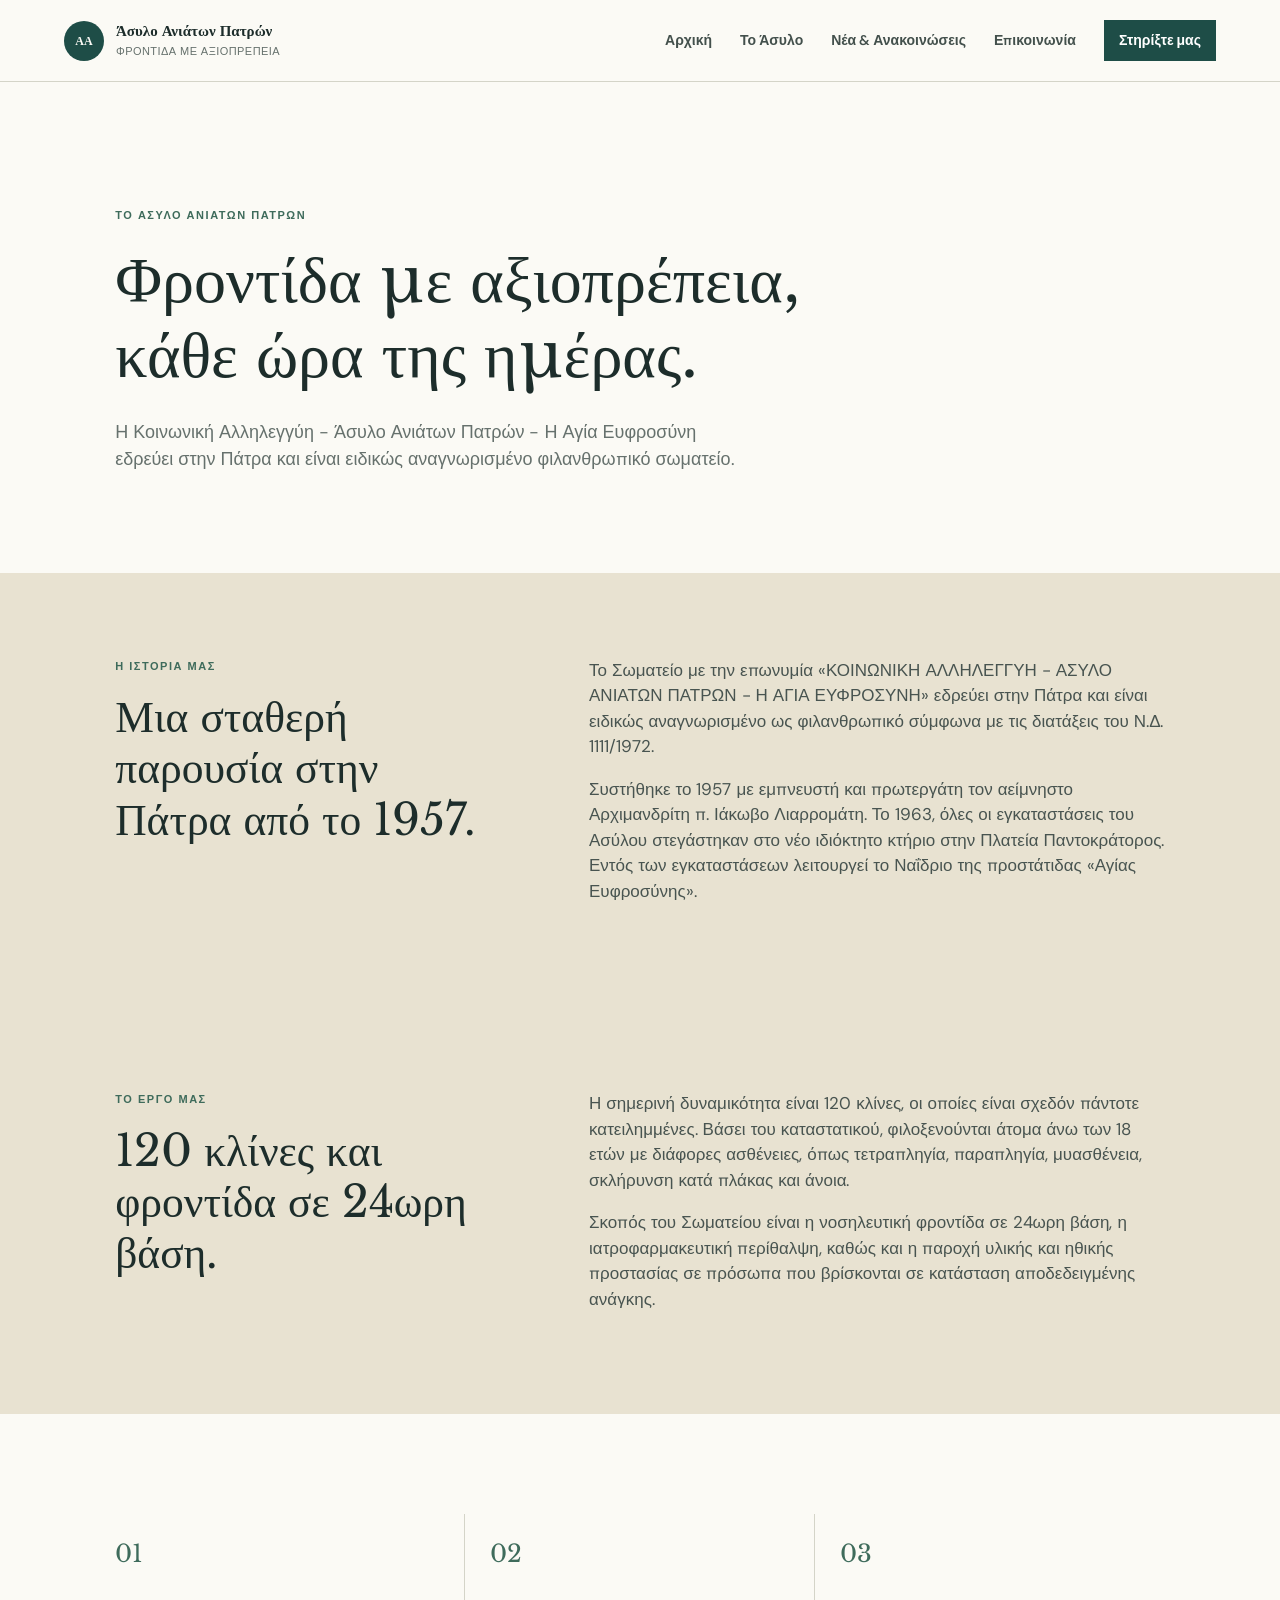
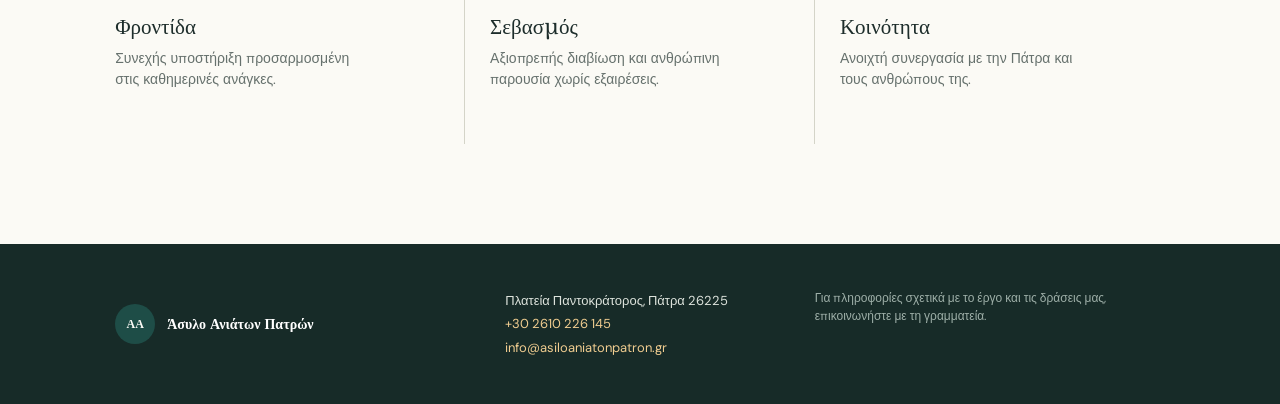
==== about.html @ 1f198bd9 "Add files via upload" ====
<!doctype html>
<html lang="el">
<head><meta charset="UTF-8" /><meta name="viewport" content="width=device-width, initial-scale=1.0" /><meta name="description" content="Το Άσυλο Ανιάτων Πατρών" /><title>Το Άσυλο | Άσυλο Ανιάτων Πατρών</title><link rel="preconnect" href="https://fonts.googleapis.com" /><link rel="preconnect" href="https://fonts.gstatic.com" crossorigin /><link href="https://fonts.googleapis.com/css2?family=DM+Sans:wght@400;500;600;700&family=Libre+Baskerville:wght@400;700&display=swap" rel="stylesheet" /><link rel="stylesheet" href="styles.css" /></head>
<body>
<header class="site-header"><a class="brand" href="index.html"><span class="brand-mark">ΑΑ</span><span>Άσυλο Ανιάτων Πατρών<small>Φροντίδα με αξιοπρέπεια</small></span></a><button class="nav-toggle" type="button" aria-label="Άνοιγμα μενού" aria-expanded="false"><span></span><span></span></button><nav class="main-nav" aria-label="Κύρια πλοήγηση"><a href="index.html">Αρχική</a><a class="active" href="about.html">Το Άσυλο</a><a href="news.html">Νέα & Ανακοινώσεις</a><a href="contact.html">Επικοινωνία</a><a class="nav-support" href="support.html">Στηρίξτε μας</a></nav></header>
<main><section class="page-hero"><p class="eyebrow">Το Άσυλο Ανιάτων Πατρών</p><h1>Φροντίδα με αξιοπρέπεια, κάθε ώρα της ημέρας.</h1><p>Η Κοινωνική Αλληλεγγύη - Άσυλο Ανιάτων Πατρών - Η Αγία Ευφροσύνη εδρεύει στην Πάτρα και είναι ειδικώς αναγνωρισμένο φιλανθρωπικό σωματείο.</p></section><section class="story-layout"><div><p class="eyebrow">Η ιστορία μας</p><h2>Μια σταθερή παρουσία στην Πάτρα από το 1957.</h2></div><div class="story-copy"><p>Το Σωματείο με την επωνυμία «ΚΟΙΝΩΝΙΚΗ ΑΛΛΗΛΕΓΓΥΗ - ΑΣΥΛΟ ΑΝΙΑΤΩΝ ΠΑΤΡΩΝ - Η ΑΓΙΑ ΕΥΦΡΟΣΥΝΗ» εδρεύει στην Πάτρα και είναι ειδικώς αναγνωρισμένο ως φιλανθρωπικό σύμφωνα με τις διατάξεις του Ν.Δ. 1111/1972.</p><p>Συστήθηκε το 1957 με εμπνευστή και πρωτεργάτη τον αείμνηστο Αρχιμανδρίτη π. Ιάκωβο Λιαρρομάτη. Το 1963, όλες οι εγκαταστάσεις του Ασύλου στεγάστηκαν στο νέο ιδιόκτητο κτήριο στην Πλατεία Παντοκράτορος. Εντός των εγκαταστάσεων λειτουργεί το Ναΐδριο της προστάτιδας «Αγίας Ευφροσύνης».</p></div></section><section class="story-layout"><div><p class="eyebrow">Το έργο μας</p><h2>120 κλίνες και φροντίδα σε 24ωρη βάση.</h2></div><div class="story-copy"><p>Η σημερινή δυναμικότητα είναι 120 κλίνες, οι οποίες είναι σχεδόν πάντοτε κατειλημμένες. Βάσει του καταστατικού, φιλοξενούνται άτομα άνω των 18 ετών με διάφορες ασθένειες, όπως τετραπληγία, παραπληγία, μυασθένεια, σκλήρυνση κατά πλάκας και άνοια.</p><p>Σκοπός του Σωματείου είναι η νοσηλευτική φροντίδα σε 24ωρη βάση, η ιατροφαρμακευτική περίθαλψη, καθώς και η παροχή υλικής και ηθικής προστασίας σε πρόσωπα που βρίσκονται σε κατάσταση αποδεδειγμένης ανάγκης.</p></div></section><section class="values"><article><span>01</span><h3>Φροντίδα</h3><p>Συνεχής υποστήριξη προσαρμοσμένη στις καθημερινές ανάγκες.</p></article><article><span>02</span><h3>Σεβασμός</h3><p>Αξιοπρεπής διαβίωση και ανθρώπινη παρουσία χωρίς εξαιρέσεις.</p></article><article><span>03</span><h3>Κοινότητα</h3><p>Ανοιχτή συνεργασία με την Πάτρα και τους ανθρώπους της.</p></article></section></main>
<footer><div class="footer-brand"><span class="brand-mark">ΑΑ</span><strong>Άσυλο Ανιάτων Πατρών</strong></div><address>Πλατεία Παντοκράτορος, Πάτρα 26225<br /><a href="tel:+302610226145">+30 2610 226 145</a><br /><a href="mailto:info@asiloaniatonpatron.gr">info@asiloaniatonpatron.gr</a></address><p>Για πληροφορίες σχετικά με το έργο και τις δράσεις μας, επικοινωνήστε με τη γραμματεία.</p></footer><script src="site.js"></script>
</body></html>
---- styles.css ----
:root {
  --ink: #1d2d2b;
  --pine: #1e4d47;
  --moss: #3e6b5b;
  --paper: #fbfaf5;
  --sand: #e8e2d1;
  --sun: #db9d42;
  --line: #d4d4c8;
  --muted: #66716d;
}
* { box-sizing: border-box; }
html { scroll-behavior: smooth; }
body { margin: 0; background: var(--paper); color: var(--ink); font-family: "DM Sans", sans-serif; font-size: 16px; line-height: 1.5; }
a { color: inherit; text-decoration: none; }
.site-header { min-height: 82px; display: flex; align-items: center; justify-content: space-between; padding: 16px max(5vw, 28px); border-bottom: 1px solid var(--line); background: rgba(251, 250, 245, .96); position: sticky; top: 0; z-index: 10; backdrop-filter: blur(10px); }
.brand { display: flex; align-items: center; gap: 12px; font: 700 15px/1.1 "Libre Baskerville", serif; }
.brand small { display: block; margin-top: 5px; color: var(--muted); font: 500 11px "DM Sans", sans-serif; letter-spacing: .04em; text-transform: uppercase; }
.brand-mark { display: grid; place-items: center; width: 40px; height: 40px; color: var(--paper); background: var(--pine); border-radius: 50%; font: 700 12px "Libre Baskerville", serif; }
.main-nav { display: flex; gap: 28px; align-items: center; font-size: 14px; font-weight: 600; }
.main-nav > a:not(.nav-support) { color: #43504c; }
.main-nav > a:hover { color: var(--pine); }
.nav-support { padding: 10px 15px; color: white; background: var(--pine); }
.nav-toggle { display: none; border: 0; padding: 10px; background: none; }
.nav-toggle span { display: block; width: 22px; height: 2px; margin: 5px; background: var(--ink); }
.hero { display: grid; grid-template-columns: 1.02fr .98fr; min-height: 630px; }
.hero-copy { padding: clamp(70px, 11vw, 160px) 9vw; align-self: center; }
.eyebrow { margin: 0 0 18px; color: var(--moss); font-weight: 700; font-size: 11px; letter-spacing: .14em; text-transform: uppercase; }
h1, h2 { margin: 0; font-family: "Libre Baskerville", serif; font-weight: 400; line-height: 1.18; letter-spacing: 0; }
h1 { max-width: 570px; font-size: clamp(40px, 5vw, 72px); }
h2 { font-size: clamp(30px, 3.4vw, 48px); }
.hero-text { max-width: 500px; margin: 28px 0; color: #4d5955; font-size: 18px; }
.hero-actions { display: flex; align-items: center; gap: 28px; flex-wrap: wrap; }
.button { display: inline-flex; align-items: center; gap: 20px; padding: 14px 17px; font-weight: 700; font-size: 14px; transition: transform .2s, background .2s; }
.button:hover { transform: translateY(-2px); }
.button-primary { background: var(--sun); color: #25221d; }
.text-link { border-bottom: 1px solid var(--ink); padding: 5px 0; font-size: 14px; font-weight: 700; }
.hero-media { position: relative; min-height: 420px; overflow: hidden; }
.hero-media img, .support-media img { width: 100%; height: 100%; object-fit: cover; display: block; }
.hero-caption { position: absolute; bottom: 0; left: 0; display: flex; flex-direction: column; padding: 23px 28px; background: var(--pine); color: white; }
.hero-caption strong { font: 400 24px "Libre Baskerville", serif; }.hero-caption span { margin-top: 4px; font-size: 12px; }
.impact { display: grid; grid-template-columns: repeat(3, 1fr); padding: 32px 9vw; background: var(--sand); gap: 38px; }.impact div { display: flex; gap: 16px; }.impact span { color: var(--moss); font: 400 24px "Libre Baskerville", serif; }.impact p { margin: 0; max-width: 240px; font-size: 14px; }
.news-section, .ways { padding: 110px 9vw; }.section-heading { display: flex; justify-content: space-between; gap: 50px; align-items: end; }.section-intro { max-width: 350px; margin: 0; color: var(--muted); }
.archive-toolbar { display: grid; grid-template-columns: minmax(230px, 1fr) 160px 160px; gap: 12px; margin-top: 48px; }.search-field, .select-field { position: relative; min-height: 48px; border: 1px solid var(--line); background: #fff; }.search-field input, .select-field select { width: 100%; height: 100%; border: 0; outline: 0; padding: 0 36px 0 14px; background: transparent; color: var(--ink); font: inherit; }.search-field span { position: absolute; right: 14px; top: 10px; font-size: 23px; pointer-events: none; }.select-field span { position: absolute; top: -21px; font-size: 11px; color: var(--muted); font-weight: 700; }
.archive-summary { display: flex; justify-content: space-between; margin: 22px 0 20px; color: var(--muted); font-size: 13px; }.archive-summary button { padding: 0; border: 0; border-bottom: 1px solid; background: none; color: var(--pine); font: inherit; font-weight: 700; cursor: pointer; }
.news-grid { display: grid; grid-template-columns: repeat(3, 1fr); border-top: 1px solid var(--line); }.news-card { display: flex; min-height: 270px; flex-direction: column; justify-content: space-between; padding: 25px; border-right: 1px solid var(--line); border-bottom: 1px solid var(--line); background: var(--paper); transition: background .2s; }.news-card:hover { background: #f0ecdf; }.news-card:nth-child(3n) { border-right: 0; }.news-meta { display: flex; justify-content: space-between; color: var(--muted); font-size: 12px; }.tag { color: var(--moss); font-weight: 700; }.news-card h3 { margin: 28px 0 auto; font: 400 19px/1.45 "Libre Baskerville", serif; }.attachments { display: flex; gap: 8px; flex-wrap: wrap; margin-top: 20px; }.attachment { padding: 6px 8px; border: 1px solid #bbc5bd; background: transparent; color: var(--pine); font-size: 11px; font-weight: 700; cursor: pointer; }.load-more { display: block; margin: 34px auto 0; padding: 12px 20px; border: 1px solid var(--pine); background: transparent; color: var(--pine); font: 700 13px "DM Sans", sans-serif; cursor: pointer; }.load-more[hidden] { display: none; }
.support { display: grid; grid-template-columns: 1fr 1fr; background: var(--pine); color: white; }.support-media { min-height: 650px; }.support-copy { padding: 90px 9vw 80px 70px; }.support-copy .eyebrow { color: #f1cd90; }.support-copy h2 { max-width: 490px; }.support-copy > p:not(.eyebrow) { max-width: 500px; margin: 26px 0 32px; color: #dce4db; }.donation-methods { display: flex; gap: 8px; flex-wrap: wrap; }.donation-tab { border: 1px solid #6e9185; padding: 9px 10px; color: white; background: transparent; font: 600 12px "DM Sans", sans-serif; cursor: pointer; }.donation-tab.active { color: var(--pine); background: #f7f5eb; }.donation-panel { min-height: 116px; margin: 18px 0; padding: 16px; background: rgba(0,0,0,.16); }.donation-panel h3 { margin: 0 0 5px; font: 600 15px "DM Sans", sans-serif; }.donation-panel p { margin: 0; color: #e5ece7; font-size: 13px; }.donation-panel strong { display: block; margin-top: 10px; color: #f1cd90; font-size: 14px; }.button-light { margin-top: 16px; border: 0; background: #f7f5eb; color: var(--pine); cursor: pointer; }.payment-action.is-unavailable { cursor: not-allowed; opacity: .55; }.setup-note { display: block; margin-top: 9px; color: #d5e0da; font-size: 11px; line-height: 1.45; }
.ways { background: #f1eee5; text-align: center; }.ways h2 { max-width: 760px; margin: auto; }.ways-grid { display: grid; grid-template-columns: repeat(3, 1fr); margin-top: 55px; border-top: 1px solid var(--line); border-left: 1px solid var(--line); text-align: left; }.ways-grid a { position: relative; min-height: 190px; padding: 25px; border-right: 1px solid var(--line); border-bottom: 1px solid var(--line); }.ways-grid strong, .ways-grid span { display: block; }.ways-grid strong { font: 400 20px "Libre Baskerville", serif; }.ways-grid span { max-width: 170px; margin-top: 10px; color: var(--muted); font-size: 13px; }.ways-grid b { position: absolute; right: 24px; bottom: 20px; color: var(--moss); font-size: 22px; }
.main-nav .active { color: var(--pine); }.page-hero { max-width: 980px; padding: 125px 9vw 100px; }.page-hero h1 { max-width: 800px; }.page-hero > p:last-child { max-width: 620px; margin: 26px 0 0; color: var(--muted); font-size: 18px; }.page-hero.compact { padding-bottom: 70px; }.story-layout { display: grid; grid-template-columns: .8fr 1.2fr; gap: 90px; padding: 85px 9vw; background: var(--sand); }.story-layout h2 { max-width: 400px; }.story-copy { max-width: 600px; color: #485450; font-size: 17px; }.story-copy p:first-child { margin-top: 0; }.values { display: grid; grid-template-columns: repeat(3, 1fr); padding: 100px 9vw; }.values article { min-height: 230px; padding: 25px; border-right: 1px solid var(--line); }.values article:first-child { padding-left: 0; }.values article:last-child { border-right: 0; }.values span { color: var(--moss); font: 400 24px "Libre Baskerville", serif; }.values h3 { margin: 45px 0 8px; font: 400 21px "Libre Baskerville", serif; }.values p { margin: 0; max-width: 235px; color: var(--muted); font-size: 14px; }.archive-page { padding: 0 9vw 110px; }.support-page { padding: 115px 9vw 100px; background: var(--pine); color: white; }.support-page > div:first-child { max-width: 720px; }.support-page h1 { max-width: 720px; }.support-page > div:first-child > p:last-child { max-width: 590px; margin: 24px 0 45px; color: #dce4db; font-size: 18px; }.support-page .donation-panel { max-width: 690px; }.donation-panel-page { padding: 26px; }.support-ways { padding-top: 95px; }.contact-layout { display: grid; grid-template-columns: .85fr 1.15fr; gap: 70px; padding: 80px 9vw 110px; background: var(--sand); }.contact-details h2 { font-size: 31px; }.contact-details > p:not(.eyebrow) { color: var(--muted); }.contact-details > a:not(.button) { display: block; margin-top: 9px; color: var(--pine); font-weight: 700; }.contact-details .button { margin-top: 30px; }.contact-form { display: grid; gap: 20px; }.contact-form label { color: var(--ink); font-size: 13px; font-weight: 700; }.contact-form input, .contact-form textarea { display: block; width: 100%; margin-top: 8px; padding: 12px; border: 1px solid #bbb6a8; background: var(--paper); color: var(--ink); font: 16px "DM Sans", sans-serif; resize: vertical; }.contact-form .button { justify-self: start; border: 0; cursor: pointer; }.form-note { margin: 0; color: var(--muted); font-size: 12px; }.empty-results { padding: 28px; color: var(--muted); }
.home-routes { padding: 105px 9vw; background: #f1eee5; }.home-routes-grid { display: grid; grid-template-columns: repeat(3, 1fr); margin-top: 52px; border-top: 1px solid var(--line); border-left: 1px solid var(--line); }.home-routes-grid a { position: relative; min-height: 245px; padding: 26px; border-right: 1px solid var(--line); border-bottom: 1px solid var(--line); transition: background .2s; }.home-routes-grid a:hover { background: #e8e2d1; }.home-routes-grid span { color: var(--moss); font: 400 24px "Libre Baskerville", serif; }.home-routes-grid h3 { margin: 50px 0 8px; font: 400 20px "Libre Baskerville", serif; }.home-routes-grid p { max-width: 220px; margin: 0; color: var(--muted); font-size: 14px; }.home-routes-grid b { position: absolute; right: 25px; bottom: 20px; color: var(--moss); font-size: 22px; }
footer { display: grid; grid-template-columns: 1.3fr 1fr 1.3fr; gap: 40px; padding: 45px 9vw; background: #172b28; color: #dde3dc; font-size: 13px; }footer .footer-brand { display: flex; gap: 12px; align-items: center; color: white; font: 400 14px "Libre Baskerville", serif; }footer address { font-style: normal; line-height: 1.8; }footer a { color: #f0cd90; }footer p { margin: 0; color: #9eafa8; font-size: 12px; }
dialog { max-width: min(560px, calc(100vw - 32px)); border: 0; padding: 35px; color: var(--ink); box-shadow: 0 20px 80px rgba(0,0,0,.3); }dialog::backdrop { background: rgba(12, 29, 26, .65); }.dialog-close { position: absolute; right: 12px; top: 8px; border: 0; background: transparent; font-size: 28px; cursor: pointer; }#dialog-content h2 { font-size: 25px; margin-bottom: 16px; }#dialog-content p { color: var(--muted); }.sr-only { position: absolute; width: 1px; height: 1px; padding: 0; overflow: hidden; clip: rect(0,0,0,0); white-space: nowrap; border: 0; }
@media (max-width: 800px) { .site-header { padding: 12px 24px; }.main-nav { display: none; position: absolute; left: 0; right: 0; top: 68px; flex-direction: column; align-items: stretch; gap: 0; padding: 12px 24px 24px; background: var(--paper); border-bottom: 1px solid var(--line); }.main-nav.open { display: flex; }.main-nav a { padding: 13px 0; }.nav-support { text-align: center; margin-top: 8px; }.nav-toggle { display: block; }.hero, .support { grid-template-columns: 1fr; }.hero-copy { padding: 75px 7vw 60px; }.hero-media { min-height: 380px; }.impact { grid-template-columns: 1fr; padding: 30px 7vw; gap: 20px; }.news-section, .ways { padding: 72px 7vw; }.section-heading { display: block; }.section-intro { margin-top: 20px; }.archive-toolbar { grid-template-columns: 1fr 1fr; margin-top: 42px; }.search-field { grid-column: 1 / -1; }.news-grid { grid-template-columns: 1fr; }.news-card, .news-card:nth-child(3n) { min-height: 220px; border-right: 0; }.support-media { min-height: 380px; }.support-copy { padding: 65px 7vw; }.ways-grid { grid-template-columns: 1fr; }.ways-grid a { min-height: 145px; }.story-layout, .contact-layout { grid-template-columns: 1fr; gap: 35px; padding: 70px 7vw; }.values { grid-template-columns: 1fr; padding: 70px 7vw; }.values article, .values article:first-child { min-height: 150px; padding: 22px 0; border-right: 0; border-bottom: 1px solid var(--line); }.values article:last-child { border-bottom: 0; }.values h3 { margin-top: 20px; }.page-hero, .support-page { padding: 85px 7vw 70px; }.archive-page { padding: 0 7vw 72px; }footer { grid-template-columns: 1fr; gap: 22px; padding: 42px 7vw; } }
@media (max-width: 430px) { .brand { font-size: 13px; }.brand-mark { width: 36px; height: 36px; }.archive-toolbar { grid-template-columns: 1fr; }.select-field { margin-top: 9px; }.hero-actions { align-items: flex-start; flex-direction: column; gap: 18px; }.support-copy { padding-bottom: 55px; } }
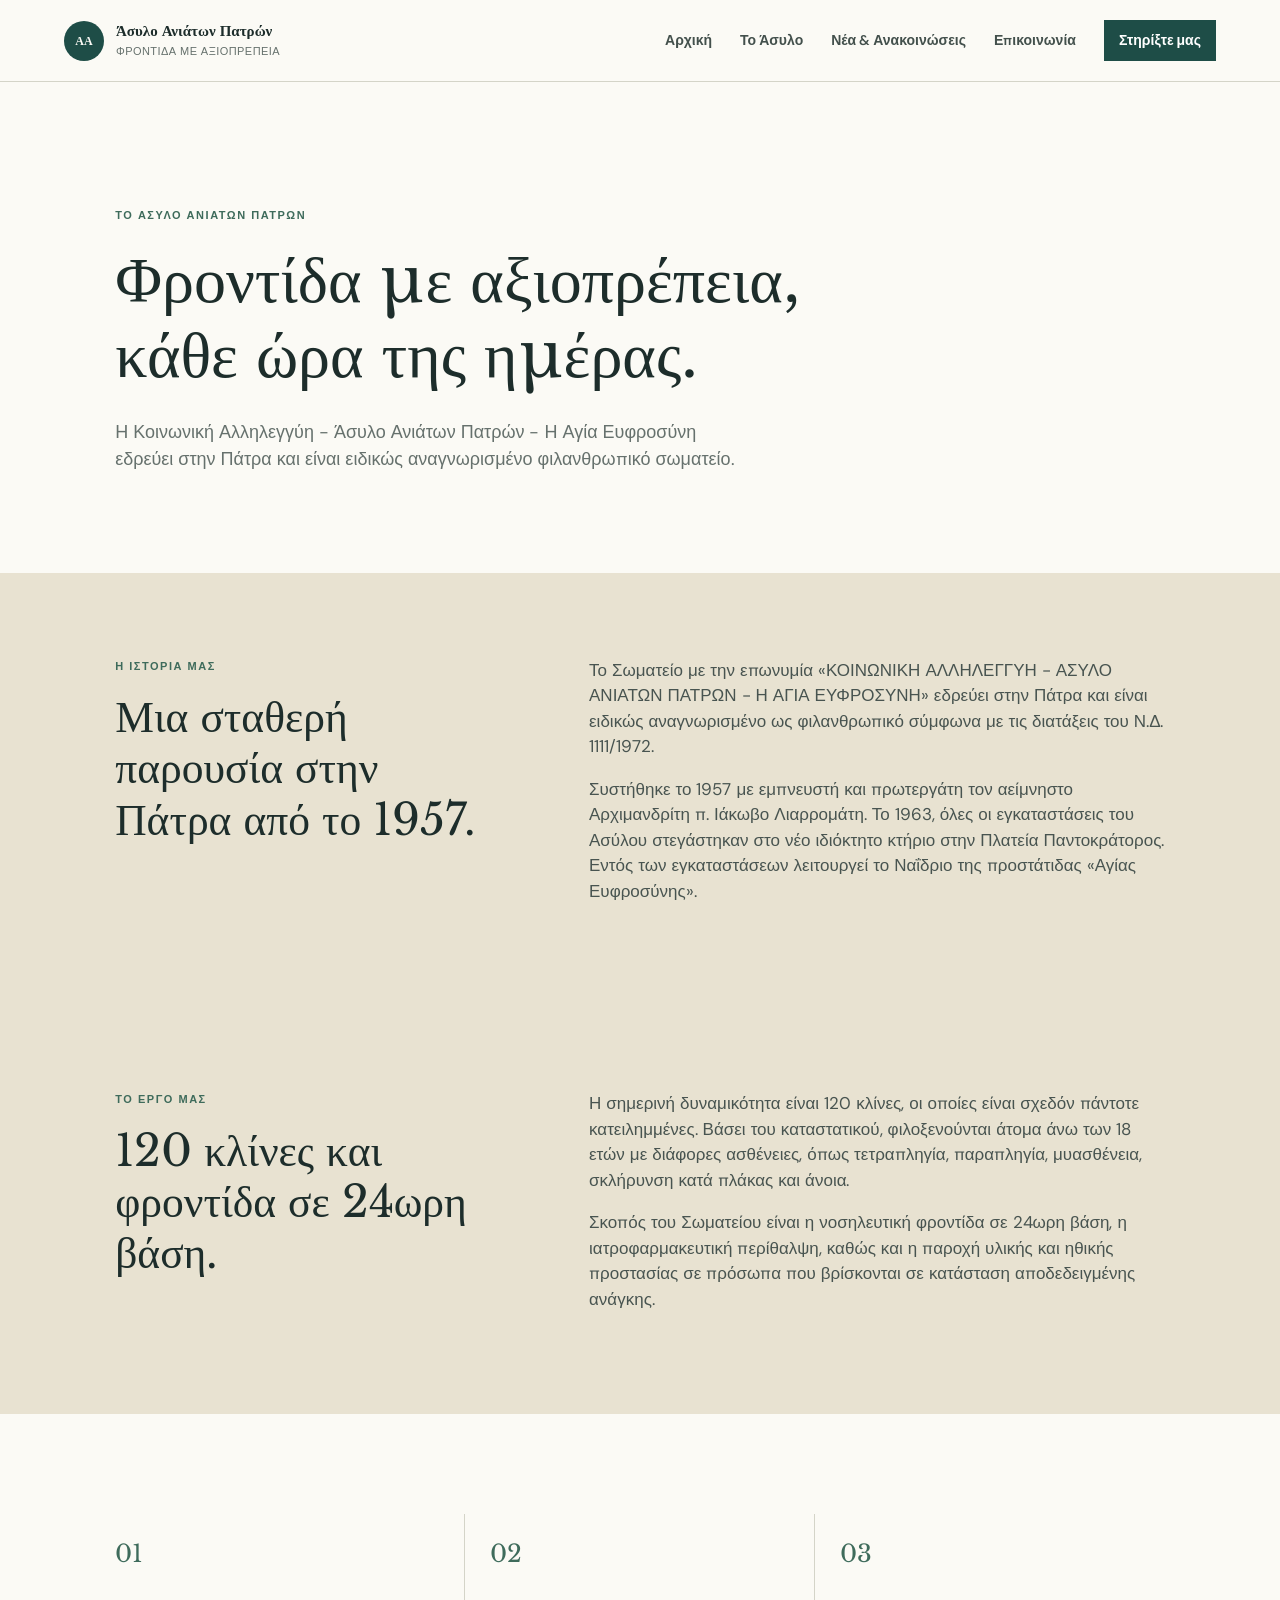
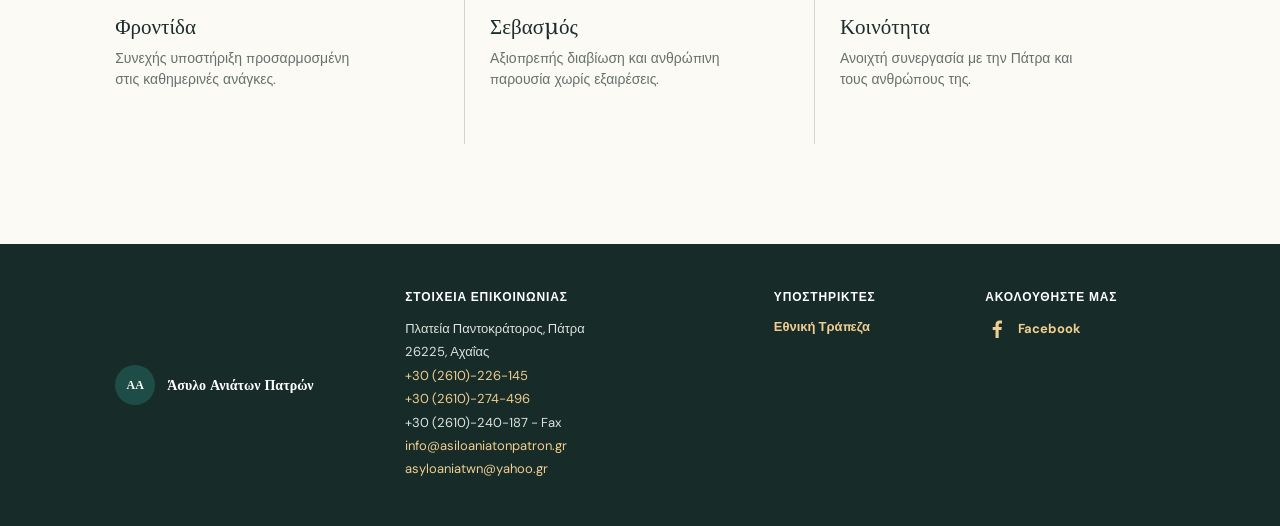
==== commit 2413d903: "Add files via upload" ====
--- a/about.html
+++ b/about.html
@@ -4,5 +4,5 @@
 <body>
 <header class="site-header"><a class="brand" href="index.html"><span class="brand-mark">ΑΑ</span><span>Άσυλο Ανιάτων Πατρών<small>Φροντίδα με αξιοπρέπεια</small></span></a><button class="nav-toggle" type="button" aria-label="Άνοιγμα μενού" aria-expanded="false"><span></span><span></span></button><nav class="main-nav" aria-label="Κύρια πλοήγηση"><a href="index.html">Αρχική</a><a class="active" href="about.html">Το Άσυλο</a><a href="news.html">Νέα & Ανακοινώσεις</a><a href="contact.html">Επικοινωνία</a><a class="nav-support" href="support.html">Στηρίξτε μας</a></nav></header>
 <main><section class="page-hero"><p class="eyebrow">Το Άσυλο Ανιάτων Πατρών</p><h1>Φροντίδα με αξιοπρέπεια, κάθε ώρα της ημέρας.</h1><p>Η Κοινωνική Αλληλεγγύη - Άσυλο Ανιάτων Πατρών - Η Αγία Ευφροσύνη εδρεύει στην Πάτρα και είναι ειδικώς αναγνωρισμένο φιλανθρωπικό σωματείο.</p></section><section class="story-layout"><div><p class="eyebrow">Η ιστορία μας</p><h2>Μια σταθερή παρουσία στην Πάτρα από το 1957.</h2></div><div class="story-copy"><p>Το Σωματείο με την επωνυμία «ΚΟΙΝΩΝΙΚΗ ΑΛΛΗΛΕΓΓΥΗ - ΑΣΥΛΟ ΑΝΙΑΤΩΝ ΠΑΤΡΩΝ - Η ΑΓΙΑ ΕΥΦΡΟΣΥΝΗ» εδρεύει στην Πάτρα και είναι ειδικώς αναγνωρισμένο ως φιλανθρωπικό σύμφωνα με τις διατάξεις του Ν.Δ. 1111/1972.</p><p>Συστήθηκε το 1957 με εμπνευστή και πρωτεργάτη τον αείμνηστο Αρχιμανδρίτη π. Ιάκωβο Λιαρρομάτη. Το 1963, όλες οι εγκαταστάσεις του Ασύλου στεγάστηκαν στο νέο ιδιόκτητο κτήριο στην Πλατεία Παντοκράτορος. Εντός των εγκαταστάσεων λειτουργεί το Ναΐδριο της προστάτιδας «Αγίας Ευφροσύνης».</p></div></section><section class="story-layout"><div><p class="eyebrow">Το έργο μας</p><h2>120 κλίνες και φροντίδα σε 24ωρη βάση.</h2></div><div class="story-copy"><p>Η σημερινή δυναμικότητα είναι 120 κλίνες, οι οποίες είναι σχεδόν πάντοτε κατειλημμένες. Βάσει του καταστατικού, φιλοξενούνται άτομα άνω των 18 ετών με διάφορες ασθένειες, όπως τετραπληγία, παραπληγία, μυασθένεια, σκλήρυνση κατά πλάκας και άνοια.</p><p>Σκοπός του Σωματείου είναι η νοσηλευτική φροντίδα σε 24ωρη βάση, η ιατροφαρμακευτική περίθαλψη, καθώς και η παροχή υλικής και ηθικής προστασίας σε πρόσωπα που βρίσκονται σε κατάσταση αποδεδειγμένης ανάγκης.</p></div></section><section class="values"><article><span>01</span><h3>Φροντίδα</h3><p>Συνεχής υποστήριξη προσαρμοσμένη στις καθημερινές ανάγκες.</p></article><article><span>02</span><h3>Σεβασμός</h3><p>Αξιοπρεπής διαβίωση και ανθρώπινη παρουσία χωρίς εξαιρέσεις.</p></article><article><span>03</span><h3>Κοινότητα</h3><p>Ανοιχτή συνεργασία με την Πάτρα και τους ανθρώπους της.</p></article></section></main>
-<footer><div class="footer-brand"><span class="brand-mark">ΑΑ</span><strong>Άσυλο Ανιάτων Πατρών</strong></div><address>Πλατεία Παντοκράτορος, Πάτρα 26225<br /><a href="tel:+302610226145">+30 2610 226 145</a><br /><a href="mailto:info@asiloaniatonpatron.gr">info@asiloaniatonpatron.gr</a></address><p>Για πληροφορίες σχετικά με το έργο και τις δράσεις μας, επικοινωνήστε με τη γραμματεία.</p></footer><script src="site.js"></script>
+<footer><div class="footer-brand"><span class="brand-mark">ΑΑ</span><strong>Άσυλο Ανιάτων Πατρών</strong></div><div class="footer-column"><h2>Στοιχεία Επικοινωνίας</h2><address>Πλατεία Παντοκράτορος, Πάτρα<br />26225, Αχαΐας<br /><a href="tel:+302610226145">+30 (2610)-226-145</a><br /><a href="tel:+302610274496">+30 (2610)-274-496</a><br />+30 (2610)-240-187 - Fax<br /><a href="mailto:info@asiloaniatonpatron.gr">info@asiloaniatonpatron.gr</a><br /><a href="mailto:asyloaniatwn@yahoo.gr">asyloaniatwn@yahoo.gr</a></address></div><div class="footer-column"><h2>Υποστηρικτές</h2><a class="supporter-link" href="https://www.nbg.gr/" target="_blank" rel="noreferrer">Εθνική Τράπεζα</a></div><div class="footer-column"><h2>Ακολουθήστε μας</h2><a class="facebook-link" href="https://www.facebook.com/asiloaniatonpatron" target="_blank" rel="noreferrer" aria-label="Ακολουθήστε το Άσυλο Ανιάτων Πατρών στο Facebook"><svg viewBox="0 0 24 24" aria-hidden="true"><path d="M13.7 21v-8h2.7l.4-3.1h-3.1V7.9c0-.9.3-1.5 1.6-1.5h1.7V3.6c-.3 0-1.3-.1-2.4-.1-2.4 0-4.1 1.5-4.1 4.2v2.2H7.7V13h2.8v8h3.2Z" /></svg><span>Facebook</span></a></div></footer><script src="site.js"></script>
 </body></html>
--- a/styles.css
+++ b/styles.css
@@ -47,7 +47,7 @@
 .ways { background: #f1eee5; text-align: center; }.ways h2 { max-width: 760px; margin: auto; }.ways-grid { display: grid; grid-template-columns: repeat(3, 1fr); margin-top: 55px; border-top: 1px solid var(--line); border-left: 1px solid var(--line); text-align: left; }.ways-grid a { position: relative; min-height: 190px; padding: 25px; border-right: 1px solid var(--line); border-bottom: 1px solid var(--line); }.ways-grid strong, .ways-grid span { display: block; }.ways-grid strong { font: 400 20px "Libre Baskerville", serif; }.ways-grid span { max-width: 170px; margin-top: 10px; color: var(--muted); font-size: 13px; }.ways-grid b { position: absolute; right: 24px; bottom: 20px; color: var(--moss); font-size: 22px; }
 .main-nav .active { color: var(--pine); }.page-hero { max-width: 980px; padding: 125px 9vw 100px; }.page-hero h1 { max-width: 800px; }.page-hero > p:last-child { max-width: 620px; margin: 26px 0 0; color: var(--muted); font-size: 18px; }.page-hero.compact { padding-bottom: 70px; }.story-layout { display: grid; grid-template-columns: .8fr 1.2fr; gap: 90px; padding: 85px 9vw; background: var(--sand); }.story-layout h2 { max-width: 400px; }.story-copy { max-width: 600px; color: #485450; font-size: 17px; }.story-copy p:first-child { margin-top: 0; }.values { display: grid; grid-template-columns: repeat(3, 1fr); padding: 100px 9vw; }.values article { min-height: 230px; padding: 25px; border-right: 1px solid var(--line); }.values article:first-child { padding-left: 0; }.values article:last-child { border-right: 0; }.values span { color: var(--moss); font: 400 24px "Libre Baskerville", serif; }.values h3 { margin: 45px 0 8px; font: 400 21px "Libre Baskerville", serif; }.values p { margin: 0; max-width: 235px; color: var(--muted); font-size: 14px; }.archive-page { padding: 0 9vw 110px; }.support-page { padding: 115px 9vw 100px; background: var(--pine); color: white; }.support-page > div:first-child { max-width: 720px; }.support-page h1 { max-width: 720px; }.support-page > div:first-child > p:last-child { max-width: 590px; margin: 24px 0 45px; color: #dce4db; font-size: 18px; }.support-page .donation-panel { max-width: 690px; }.donation-panel-page { padding: 26px; }.support-ways { padding-top: 95px; }.contact-layout { display: grid; grid-template-columns: .85fr 1.15fr; gap: 70px; padding: 80px 9vw 110px; background: var(--sand); }.contact-details h2 { font-size: 31px; }.contact-details > p:not(.eyebrow) { color: var(--muted); }.contact-details > a:not(.button) { display: block; margin-top: 9px; color: var(--pine); font-weight: 700; }.contact-details .button { margin-top: 30px; }.contact-form { display: grid; gap: 20px; }.contact-form label { color: var(--ink); font-size: 13px; font-weight: 700; }.contact-form input, .contact-form textarea { display: block; width: 100%; margin-top: 8px; padding: 12px; border: 1px solid #bbb6a8; background: var(--paper); color: var(--ink); font: 16px "DM Sans", sans-serif; resize: vertical; }.contact-form .button { justify-self: start; border: 0; cursor: pointer; }.form-note { margin: 0; color: var(--muted); font-size: 12px; }.empty-results { padding: 28px; color: var(--muted); }
 .home-routes { padding: 105px 9vw; background: #f1eee5; }.home-routes-grid { display: grid; grid-template-columns: repeat(3, 1fr); margin-top: 52px; border-top: 1px solid var(--line); border-left: 1px solid var(--line); }.home-routes-grid a { position: relative; min-height: 245px; padding: 26px; border-right: 1px solid var(--line); border-bottom: 1px solid var(--line); transition: background .2s; }.home-routes-grid a:hover { background: #e8e2d1; }.home-routes-grid span { color: var(--moss); font: 400 24px "Libre Baskerville", serif; }.home-routes-grid h3 { margin: 50px 0 8px; font: 400 20px "Libre Baskerville", serif; }.home-routes-grid p { max-width: 220px; margin: 0; color: var(--muted); font-size: 14px; }.home-routes-grid b { position: absolute; right: 25px; bottom: 20px; color: var(--moss); font-size: 22px; }
-footer { display: grid; grid-template-columns: 1.3fr 1fr 1.3fr; gap: 40px; padding: 45px 9vw; background: #172b28; color: #dde3dc; font-size: 13px; }footer .footer-brand { display: flex; gap: 12px; align-items: center; color: white; font: 400 14px "Libre Baskerville", serif; }footer address { font-style: normal; line-height: 1.8; }footer a { color: #f0cd90; }footer p { margin: 0; color: #9eafa8; font-size: 12px; }
+footer { display: grid; grid-template-columns: 1.15fr 1.5fr .8fr .8fr; gap: 32px; padding: 45px 9vw; background: #172b28; color: #dde3dc; font-size: 13px; }footer .footer-brand { display: flex; gap: 12px; align-items: center; color: white; font: 400 14px "Libre Baskerville", serif; }footer .footer-column h2 { margin: 0 0 12px; color: #fff; font: 600 12px "DM Sans", sans-serif; letter-spacing: .07em; text-transform: uppercase; }footer address { font-style: normal; line-height: 1.8; }footer a { color: #f0cd90; }footer p { margin: 0; color: #9eafa8; font-size: 12px; }.supporter-link { font-weight: 700; }.facebook-link { display: inline-flex; align-items: center; gap: 9px; font-weight: 700; }.facebook-link svg { width: 24px; height: 24px; fill: currentColor; }
 dialog { max-width: min(560px, calc(100vw - 32px)); border: 0; padding: 35px; color: var(--ink); box-shadow: 0 20px 80px rgba(0,0,0,.3); }dialog::backdrop { background: rgba(12, 29, 26, .65); }.dialog-close { position: absolute; right: 12px; top: 8px; border: 0; background: transparent; font-size: 28px; cursor: pointer; }#dialog-content h2 { font-size: 25px; margin-bottom: 16px; }#dialog-content p { color: var(--muted); }.sr-only { position: absolute; width: 1px; height: 1px; padding: 0; overflow: hidden; clip: rect(0,0,0,0); white-space: nowrap; border: 0; }
 @media (max-width: 800px) { .site-header { padding: 12px 24px; }.main-nav { display: none; position: absolute; left: 0; right: 0; top: 68px; flex-direction: column; align-items: stretch; gap: 0; padding: 12px 24px 24px; background: var(--paper); border-bottom: 1px solid var(--line); }.main-nav.open { display: flex; }.main-nav a { padding: 13px 0; }.nav-support { text-align: center; margin-top: 8px; }.nav-toggle { display: block; }.hero, .support { grid-template-columns: 1fr; }.hero-copy { padding: 75px 7vw 60px; }.hero-media { min-height: 380px; }.impact { grid-template-columns: 1fr; padding: 30px 7vw; gap: 20px; }.news-section, .ways { padding: 72px 7vw; }.section-heading { display: block; }.section-intro { margin-top: 20px; }.archive-toolbar { grid-template-columns: 1fr 1fr; margin-top: 42px; }.search-field { grid-column: 1 / -1; }.news-grid { grid-template-columns: 1fr; }.news-card, .news-card:nth-child(3n) { min-height: 220px; border-right: 0; }.support-media { min-height: 380px; }.support-copy { padding: 65px 7vw; }.ways-grid { grid-template-columns: 1fr; }.ways-grid a { min-height: 145px; }.story-layout, .contact-layout { grid-template-columns: 1fr; gap: 35px; padding: 70px 7vw; }.values { grid-template-columns: 1fr; padding: 70px 7vw; }.values article, .values article:first-child { min-height: 150px; padding: 22px 0; border-right: 0; border-bottom: 1px solid var(--line); }.values article:last-child { border-bottom: 0; }.values h3 { margin-top: 20px; }.page-hero, .support-page { padding: 85px 7vw 70px; }.archive-page { padding: 0 7vw 72px; }footer { grid-template-columns: 1fr; gap: 22px; padding: 42px 7vw; } }
 @media (max-width: 430px) { .brand { font-size: 13px; }.brand-mark { width: 36px; height: 36px; }.archive-toolbar { grid-template-columns: 1fr; }.select-field { margin-top: 9px; }.hero-actions { align-items: flex-start; flex-direction: column; gap: 18px; }.support-copy { padding-bottom: 55px; } }
